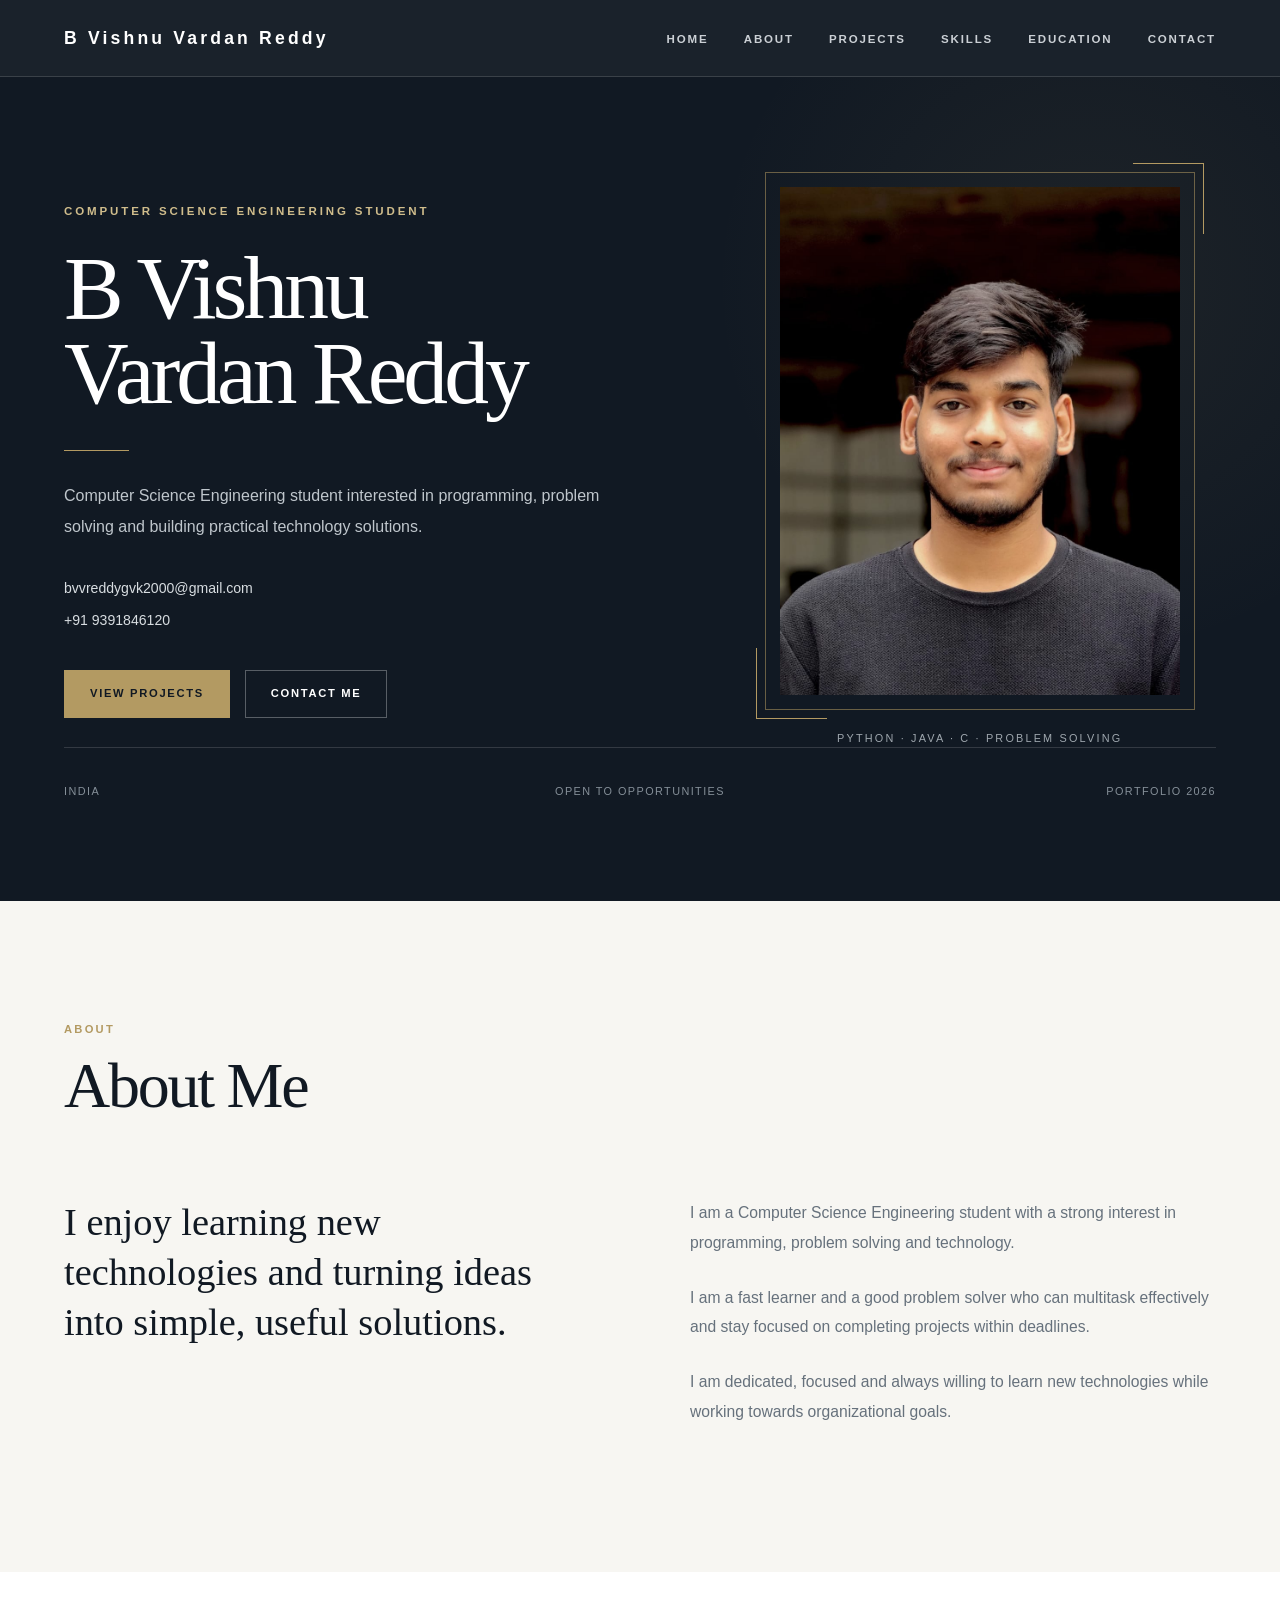
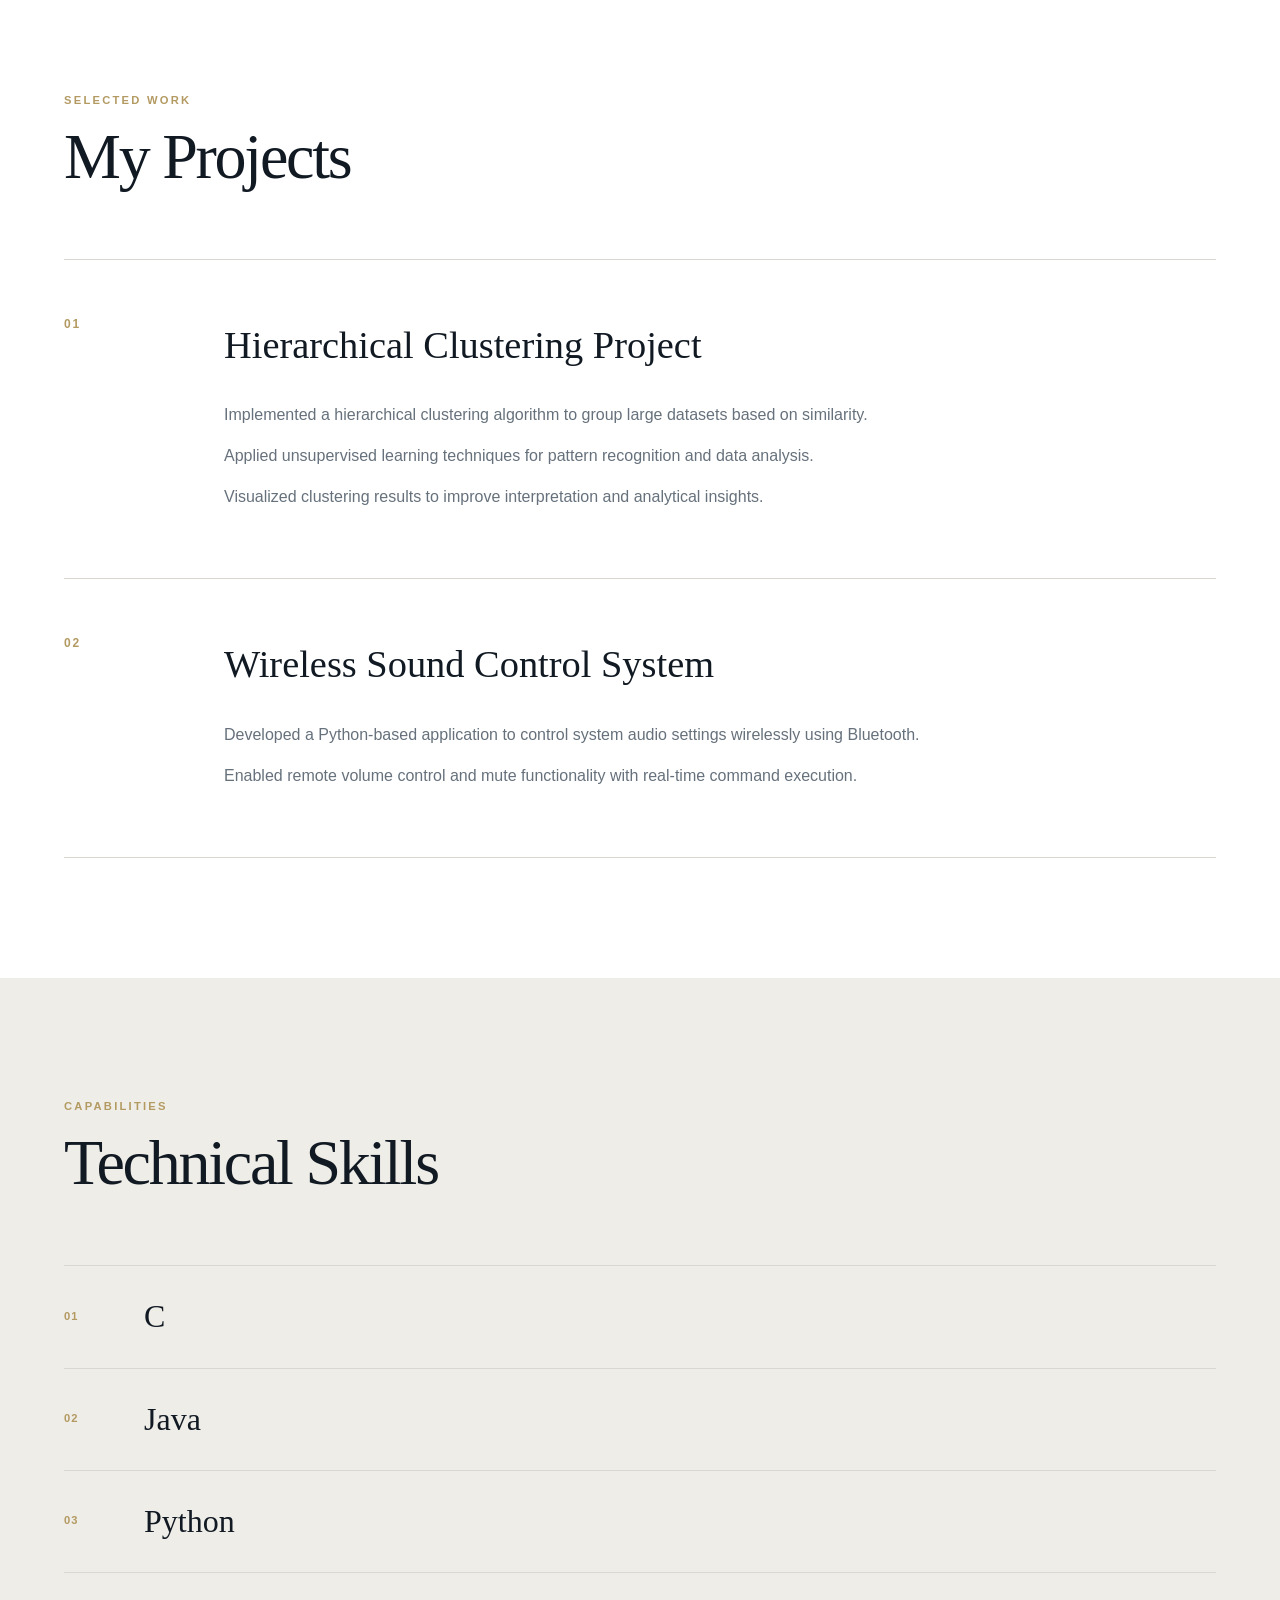
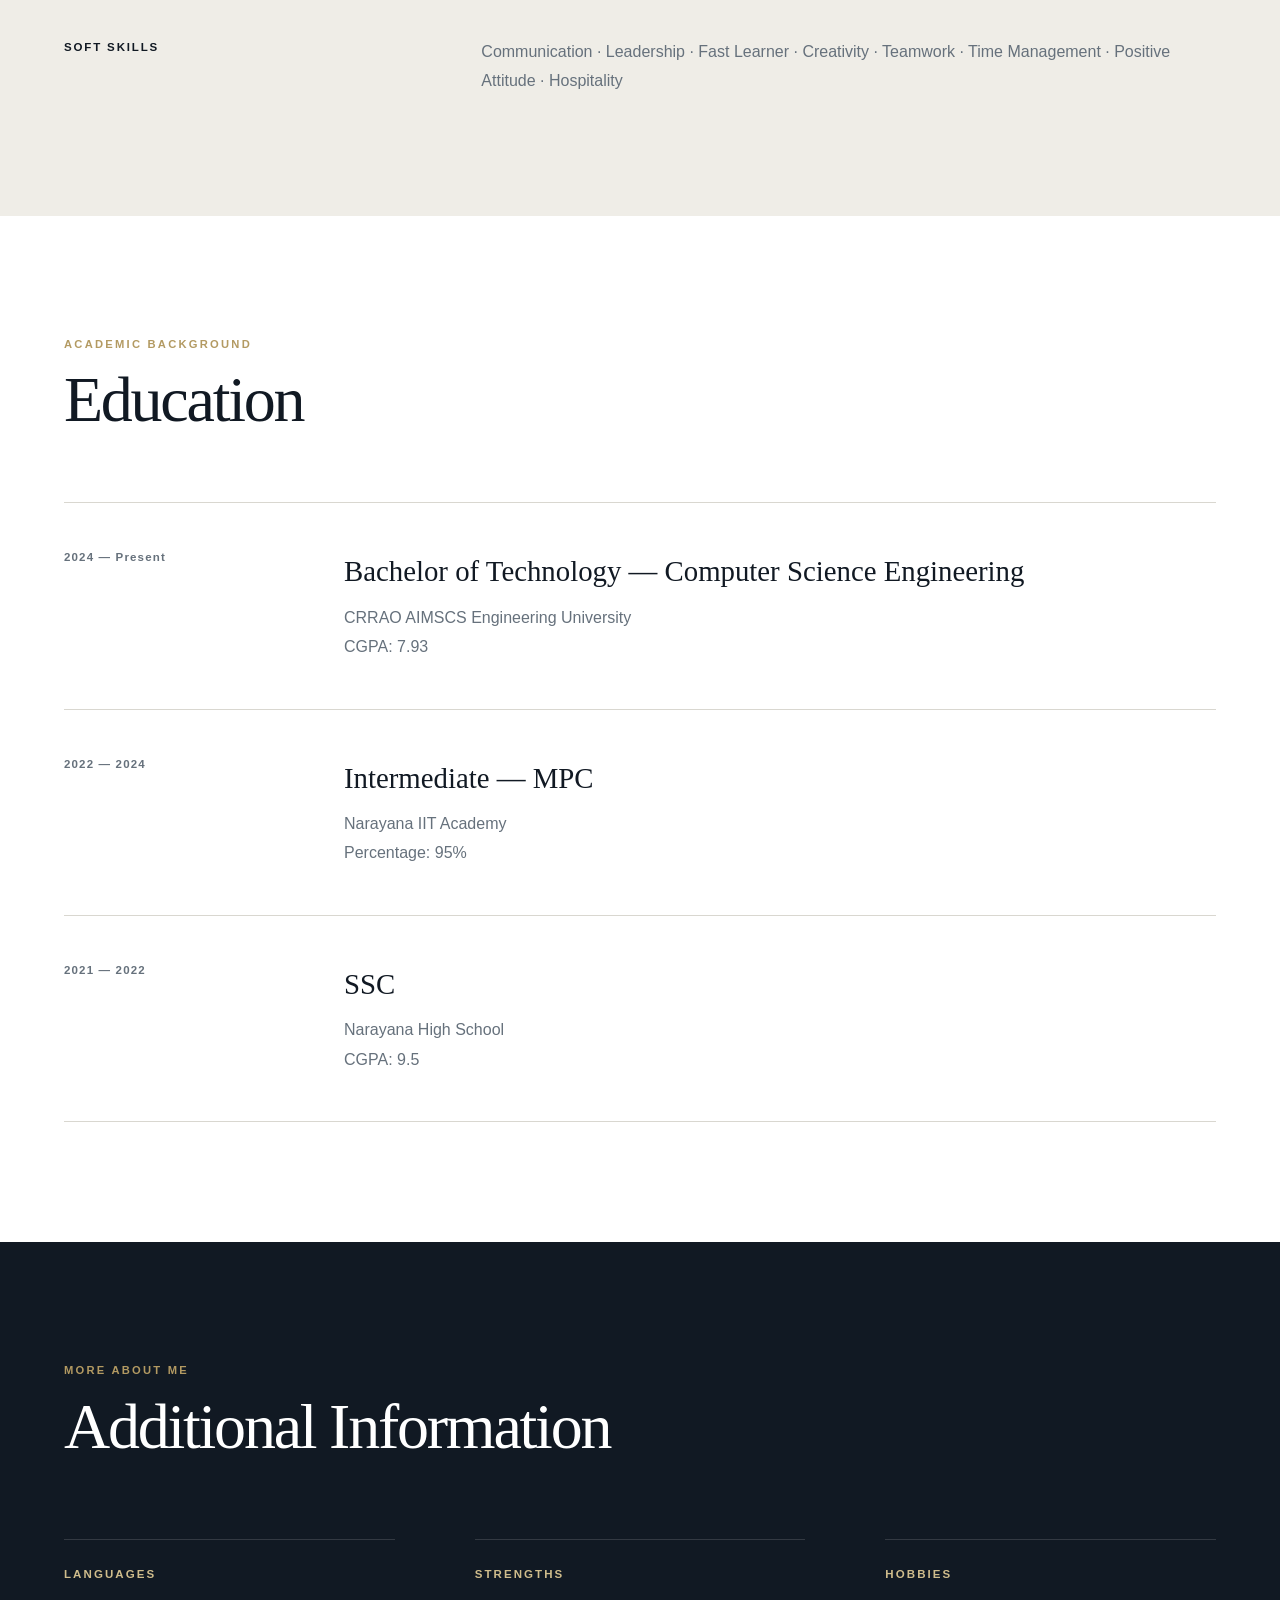
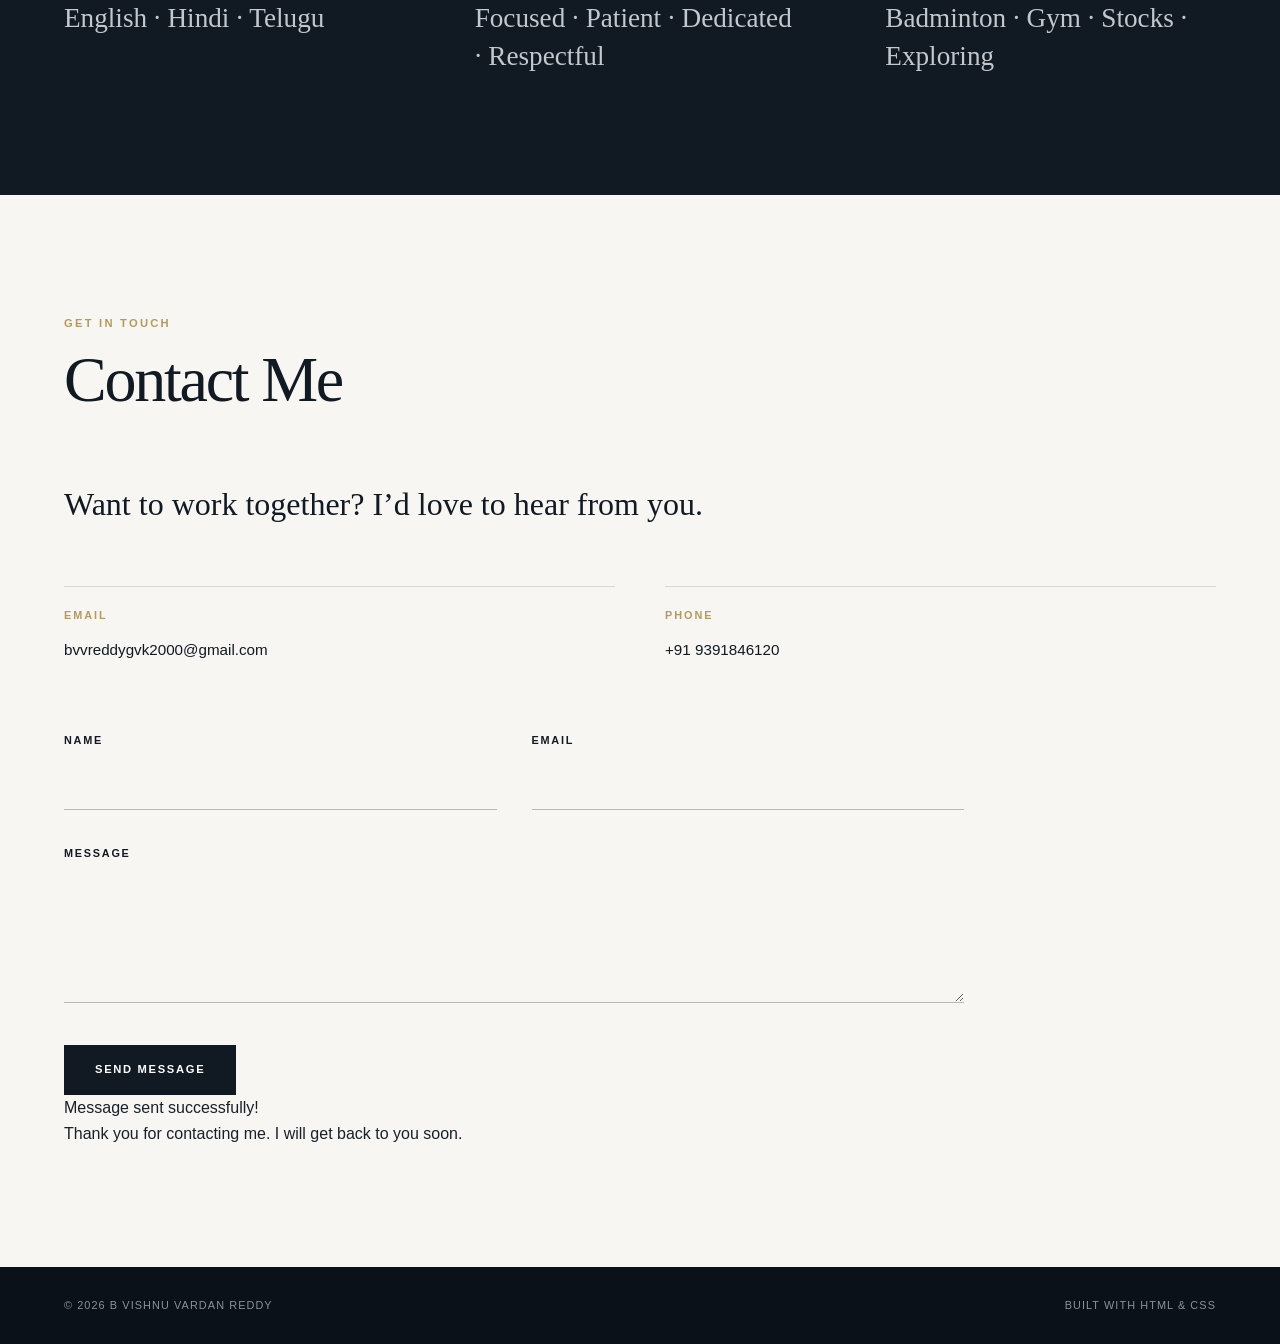
==== index.html @ 9235cd61 "initial Portfolio" ====
<!DOCTYPE html>
<html lang="en">
<head>
  <meta charset="UTF-8" />
  <meta name="viewport" content="width=device-width, initial-scale=1.0" />
  <link rel="stylesheet" href="styles.css" />
  <link rel="icon" type="image/png" href="./assets/vvr.jpg" />
  <title>Vishnu Vardan Reddy - Portfolio</title>
</head>
<body>
  <header class="site_header">
    <div class="wrapper_inner">
      <nav class="site_header_nav">
        <a class="nav_logo" href="#hero">B Vishnu Vardan Reddy</a>
        <ul>
          <li><a href="#hero">HOME</a></li>
          <li><a href="#about">ABOUT</a></li>
          <li><a href="#work">PROJECTS</a></li>
          <li><a href="#skills">SKILLS</a></li>
          <li><a href="#education">EDUCATION</a></li>
          <li><a href="#contact">CONTACT</a></li>
        </ul>
      </nav>
    </div>
  </header>

  <main>
    <section id="hero">
      <div class="wrapper_inner">
        <div class="hero_main">
          <div class="hero_content">
            <p class="hero_label">Computer Science Engineering Student</p>
            <h1>B Vishnu<br />Vardan Reddy</h1>
            <div class="hero_line"></div>
            <p class="hero_description">
              Computer Science Engineering student interested in programming,
              problem solving and building practical technology solutions.
            </p>
            <div class="hero_contact">
              <a href="mailto:bvvreddygvk2000@gmail.com">bvvreddygvk2000@gmail.com</a>
              <a href="tel:+919391846120">+91 9391846120</a>
            </div>
            <div class="hero_actions">
              <a class="primary_button" href="#work">VIEW PROJECTS</a>
              <a class="secondary_button" href="#contact">CONTACT ME</a>
            </div>
          </div>

          <div class="hero_image_wrapper">
            <div class="hero_image_frame">
             <img src="./assets/vvr.jpeg" alt="Vishnu Vardan Reddy" class="hero_image" />
            </div>
            <p class="hero_image_caption">Python · Java · C · Problem Solving</p>
          </div>
        </div>

        <div class="hero_footer">
          <p>India</p>
          <p>Open to opportunities</p>
          <p>Portfolio 2026</p>
        </div>
      </div>
    </section>

    <section id="about">
      <div class="wrapper_inner">
        <div class="section_heading">
          <p class="section_label">About</p>
          <h2>About Me</h2>
        </div>

        <div class="about_content">
          <p class="about_large_text">
            I enjoy learning new technologies and turning ideas into simple,
            useful solutions.
          </p>
          <div class="about_details">
            <p>
              I am a Computer Science Engineering student with a strong interest
              in programming, problem solving and technology.
            </p>
            <p>
              I am a fast learner and a good problem solver who can multitask
              effectively and stay focused on completing projects within deadlines.
            </p>
            <p>
              I am dedicated, focused and always willing to learn new technologies
              while working towards organizational goals.
            </p>
          </div>
        </div>
      </div>
    </section>

    <section id="work">
      <div class="wrapper_inner">
        <div class="section_heading">
          <p class="section_label">Selected Work</p>
          <h2>My Projects</h2>
        </div>

        <article class="project">
          <span class="project_number">01</span>
          <div class="project_content">
            <h3>Hierarchical Clustering Project</h3>
            <p>Implemented a hierarchical clustering algorithm to group large datasets based on similarity.</p>
            <p>Applied unsupervised learning techniques for pattern recognition and data analysis.</p>
            <p>Visualized clustering results to improve interpretation and analytical insights.</p>
          </div>
        </article>

        <article class="project">
          <span class="project_number">02</span>
          <div class="project_content">
            <h3>Wireless Sound Control System</h3>
            <p>Developed a Python-based application to control system audio settings wirelessly using Bluetooth.</p>
            <p>Enabled remote volume control and mute functionality with real-time command execution.</p>
          </div>
        </article>
      </div>
    </section>

    <section id="skills">
      <div class="wrapper_inner">
        <div class="section_heading">
          <p class="section_label">Capabilities</p>
          <h2>Technical Skills</h2>
        </div>

        <div class="skills_list">
          <div class="skill_item"><span>01</span><h3>C</h3></div>
          <div class="skill_item"><span>02</span><h3>Java</h3></div>
          <div class="skill_item"><span>03</span><h3>Python</h3></div>
        </div>

        <div class="soft_skills">
          <h3>Soft Skills</h3>
          <p>Communication · Leadership · Fast Learner · Creativity · Teamwork · Time Management · Positive Attitude · Hospitality</p>
        </div>
      </div>
    </section>

    <section id="education">
      <div class="wrapper_inner">
        <div class="section_heading">
          <p class="section_label">Academic Background</p>
          <h2>Education</h2>
        </div>

        <div class="education_list">
          <div class="education_item">
            <p class="education_year">2024 — Present</p>
            <div>
              <h3>Bachelor of Technology — Computer Science Engineering</h3>
              <p>CRRAO AIMSCS Engineering University</p>
              <p>CGPA: 7.93</p>
            </div>
          </div>

          <div class="education_item">
            <p class="education_year">2022 — 2024</p>
            <div>
              <h3>Intermediate — MPC</h3>
              <p>Narayana IIT Academy</p>
              <p>Percentage: 95%</p>
            </div>
          </div>

          <div class="education_item">
            <p class="education_year">2021 — 2022</p>
            <div>
              <h3>SSC</h3>
              <p>Narayana High School</p>
              <p>CGPA: 9.5</p>
            </div>
          </div>
        </div>
      </div>
    </section>

    <section id="additional">
      <div class="wrapper_inner">
        <div class="section_heading">
          <p class="section_label">More About Me</p>
          <h2>Additional Information</h2>
        </div>

        <div class="additional_grid">
          <div><h3>Languages</h3><p>English · Hindi · Telugu</p></div>
          <div><h3>Strengths</h3><p>Focused · Patient · Dedicated · Respectful</p></div>
          <div><h3>Hobbies</h3><p>Badminton · Gym · Stocks · Exploring</p></div>
        </div>
      </div>
    </section>

    <section id="contact">
      <div class="wrapper_inner">
        <div class="section_heading">
          <p class="section_label">Get In Touch</p>
          <h2>Contact Me</h2>
        </div>

        <div class="contact_intro">
          <p>Want to work together? I’d love to hear from you.</p>
        </div>

        <div class="contact_details">
          <div><span>EMAIL</span><a href="mailto:bvvreddygvk2000@gmail.com">bvvreddygvk2000@gmail.com</a></div>
          <div><span>PHONE</span><a href="tel:+919391846120">+91 9391846120</a></div>
        </div>

        <form name="submit-to-google-sheet" action="" method="post" class="contact_form">
          <div class="form_row">
            <div class="form_group">
              <label for="name">NAME</label>
              <input type="text" id="name" name="Name" required />
            </div>
            <div class="form_group">
              <label for="email">EMAIL</label>
              <input type="email" id="email" name="Email" required />
            </div>
          </div>
          <div class="form_group">
            <label for="message">MESSAGE</label>
            <textarea id="message" name="Message" required></textarea>
          </div>
          <button type="submit">SEND MESSAGE</button>
        </form>
        <span id="msg"> Message sent successfully!<br> Thank you for contacting me. I will get back to you soon.
        </span>
      </div>
    </section>
  </main>

  <footer id="footer">
    <div class="wrapper_inner footer_content">
      <p>&copy; 2026 B Vishnu Vardan Reddy</p>
      <p>Built with HTML &amp; CSS</p>
    </div>
  </footer>

 <script>
  const msg = document.getElementById("msg");

  if (msg) {
    setTimeout(() => {
      msg.style.display = "none";
    }, 4000);
  }
</script>

<script>
  document.querySelector(".contact_form").addEventListener("submit", function () {
    setTimeout(() => {
      this.reset();
    }, 100);
  });
</script>

<script>
	const scriptURL = 'https://script.google.com/macros/s/AKfycbw7ENQAwsjmMSrKpnkZxVqAinzngu4JakkB6xQEIoAN0RpX1w5Qx7g0_Q0Jj1EO29KTmA/exec'
	const form = document.forms['submit-to-google-sheet']

	form.addEventListener('submit', e => {
		e.preventDefault()
		fetch(scriptURL, { method: 'POST', body: new FormData(form) })
			.then(response => response.json())
			.then(response => console.log('Success!', response))
			.catch(error => console.error('Error!', error.message))
	})
</script>
</body>
</html>
---- styles.css ----
/* =========================================================
   GLOBAL RESET
   ========================================================= */

* {
  margin: 0;
  padding: 0;
  box-sizing: border-box;
}

html {
  scroll-behavior: smooth;
}

body {
  font-family: "Inter", "Helvetica Neue", Arial, sans-serif;
  background: #f7f6f2;
  color: #18202a;
  line-height: 1.6;
  font-weight: 400;
}

img {
  max-width: 100%;
  display: block;
}

a {
  color: inherit;
  text-decoration: none;
}

ul {
  list-style: none;
}

button,
input,
textarea {
  font: inherit;
}


/* =========================================================
   VARIABLES
   ========================================================= */

:root {
  --navy: #111923;
  --navy-light: #18232f;
  --charcoal: #252c33;

  --white: #ffffff;
  --off-white: #f7f6f2;
  --cream: #efede7;

  --text: #1b232c;
  --text-light: #66717c;
  --text-dark: #d9dde1;

  --gold: #b39a62;
  --gold-light: #d0bd8c;

  --border: #d9d7d0;
  --border-dark: rgba(255, 255, 255, 0.14);

  --max-width: 1200px;
}


/* =========================================================
   COMMON WRAPPER
   ========================================================= */

.wrapper_inner {
  width: min(90%, var(--max-width));
  margin-inline: auto;
}


/* =========================================================
   HEADER
   ========================================================= */

.site_header {
  position: sticky;
  top: 0;
  z-index: 1000;

  background: rgba(17, 25, 35, 0.96);
  backdrop-filter: blur(12px);

  border-bottom: 1px solid var(--border-dark);
}

.site_header_nav {
  min-height: 76px;

  display: flex;
  align-items: center;
  justify-content: space-between;
}

.nav_logo {
  color: var(--white);

  font-size: 1.1rem;
  font-weight: 700;
  letter-spacing: 0.18em;

  transition: color 0.3s ease;
}

.nav_logo:hover {
  color: var(--gold-light);
}

.site_header_nav ul {
  display: flex;
  align-items: center;
  gap: 2.2rem;
}

.site_header_nav li a {
  position: relative;

  color: #cbd0d5;

  font-size: 0.72rem;
  font-weight: 600;

  letter-spacing: 0.16em;

  transition:
    color 0.3s ease;
}

.site_header_nav li a::after {
  content: "";

  position: absolute;
  left: 0;
  bottom: -8px;

  width: 0;
  height: 1px;

  background: var(--gold);

  transition: width 0.3s ease;
}

.site_header_nav li a:hover {
  color: var(--white);
}

.site_header_nav li a:hover::after {
  width: 100%;
}


/* =========================================================
   HERO / MAIN SCREEN
   ========================================================= */

#hero {
  min-height: calc(100vh - 76px);

  display: flex;
  align-items: center;

  background:
    radial-gradient(
      circle at 85% 25%,
      rgba(179, 154, 98, 0.08),
      transparent 30%
    ),
    var(--navy);

  color: var(--white);

  padding: 20px 0 25px;
}

.hero_main {
  /* min-height: 650px; */
min-height: 10px;
  display: grid;
  grid-template-columns: 1.15fr 0.85fr;

  align-items: center;

  gap: 40px;
}


/* =========================================================
   HERO LEFT CONTENT
   ========================================================= */

.hero_content {
  max-width: 650px;
}

.hero_label {
  margin-bottom: 25px;

  color: var(--gold-light);

  font-size: 0.72rem;
  font-weight: 600;

  letter-spacing: 0.25em;
  text-transform: uppercase;
}

.hero_content h1 {
  font-family: Georgia, "Times New Roman", serif;

  font-size: clamp(3.5rem, 7vw, 6.8rem);

  line-height: 0.95;
  font-weight: 400;

  letter-spacing: -0.045em;

  margin-bottom: 35px;
}

.hero_line {
  width: 65px;
  height: 1px;

  background: var(--gold);

  margin-bottom: 30px;
}

.hero_description {
  max-width: 580px;

  color: #bfc6cc;

  font-size: 1rem;
  line-height: 1.9;

  margin-bottom: 35px;
}

.hero_contact {
  display: flex;
  flex-direction: column;

  gap: 8px;

  margin-bottom: 38px;
}

.hero_contact a {
  width: fit-content;

  color: #d8dde1;

  font-size: 0.88rem;

  border-bottom: 1px solid transparent;

  transition:
    color 0.3s ease,
    border-color 0.3s ease;
}

.hero_contact a:hover {
  color: var(--gold-light);

  border-color: var(--gold-light);
}


/* =========================================================
   HERO BUTTONS
   ========================================================= */

.hero_actions {
  display: flex;
  align-items: center;

  gap: 15px;
}

.primary_button,
.secondary_button {
  display: inline-flex;

  align-items: center;
  justify-content: center;

  min-height: 48px;

  padding: 0 25px;

  font-size: 0.7rem;
  font-weight: 700;

  letter-spacing: 0.15em;

  transition:
    background 0.3s ease,
    color 0.3s ease,
    border-color 0.3s ease,
    transform 0.3s ease;
}

.primary_button {
  background: var(--gold);
  color: var(--navy);

  border: 1px solid var(--gold);
}

.primary_button:hover {
  background: var(--gold-light);

  transform: translateY(-2px);
}

.secondary_button {
  color: var(--white);

  border: 1px solid rgba(255, 255, 255, 0.3);
}

.secondary_button:hover {
  border-color: var(--gold-light);
  color: var(--gold-light);

  transform: translateY(-2px);
}


/* =========================================================
   HERO IMAGE
   ========================================================= */

.hero_image_wrapper {
  display: flex;
  flex-direction: column;

  align-items: center;
  justify-content: center;
}

.hero_image_frame {
  position: relative;

  width: min(100%, 430px);
  aspect-ratio: 4 / 5;

  padding: 14px;

  border: 1px solid rgba(179, 154, 98, 0.55);
}

.hero_image_frame::before {
  content: "";

  position: absolute;

  top: -10px;
  right: -10px;

  width: 70px;
  height: 70px;

  border-top: 1px solid var(--gold);
  border-right: 1px solid var(--gold);

  pointer-events: none;
}

.hero_image_frame::after {
  content: "";

  position: absolute;

  bottom: -10px;
  left: -10px;

  width: 70px;
  height: 70px;

  border-bottom: 1px solid var(--gold);
  border-left: 1px solid var(--gold);

  pointer-events: none;
}

.hero_image {
  width: 100%;
  height: 100%;

  object-fit: cover;

  filter: grayscale(10%);

  background: #303943;
}

.hero_image_caption {
  margin-top: 20px;

  color: #9fa7ae;

  font-size: 0.68rem;

  letter-spacing: 0.2em;
  text-transform: uppercase;
}


/* =========================================================
   HERO FOOTER
   ========================================================= */

.hero_footer {
  padding-top: 35px;

  border-top: 1px solid var(--border-dark);

  display: grid;
  grid-template-columns: 1fr 1fr 1fr;

  color: #858f98;

  font-size: 0.68rem;

  letter-spacing: 0.13em;
  text-transform: uppercase;
}

.hero_footer p:nth-child(2) {
  text-align: center;
}

.hero_footer p:nth-child(3) {
  text-align: right;
}


/* =========================================================
   GENERAL SECTION
   ========================================================= */

#about,
#work,
#skills,
#education,
#additional,
#contact {
  padding: 120px 0;
}

.section_heading {
  margin-bottom: 70px;
}

.section_label {
  margin-bottom: 15px;

  color: var(--gold);

  font-size: 0.7rem;
  font-weight: 700;

  letter-spacing: 0.2em;
  text-transform: uppercase;
}

.section_heading h2 {
  font-family: Georgia, "Times New Roman", serif;

  font-size: clamp(2.7rem, 5vw, 4.5rem);

  font-weight: 400;

  line-height: 1;

  letter-spacing: -0.035em;

  color: var(--navy);
}


/* =========================================================
   ABOUT
   ========================================================= */

#about {
  background: var(--off-white);
}

.about_content {
  display: grid;

  grid-template-columns: 1fr 1fr;

  gap: 100px;

  padding-top: 10px;
}

.about_large_text {
  max-width: 520px;

  font-family: Georgia, "Times New Roman", serif;

  font-size: clamp(1.8rem, 3vw, 2.7rem);

  line-height: 1.3;

  color: var(--navy);
}

.about_details {
  max-width: 520px;
}

.about_details p {
  color: var(--text-light);

  font-size: 0.98rem;

  line-height: 1.9;

  margin-bottom: 25px;
}


/* =========================================================
   PROJECTS
   ========================================================= */

#work {
  background: var(--white);
}

.project {
  display: grid;

  grid-template-columns: 120px 1fr;

  gap: 40px;

  padding: 55px 0;

  border-top: 1px solid var(--border);

  transition: padding-left 0.3s ease;
}

.project:last-child {
  border-bottom: 1px solid var(--border);
}

.project:hover {
  padding-left: 12px;
}

.project_number {
  color: var(--gold);

  font-size: 0.75rem;
  font-weight: 700;

  letter-spacing: 0.15em;
}

.project_content {
  max-width: 800px;
}

.project_content h3 {
  font-family: Georgia, "Times New Roman", serif;

  color: var(--navy);

  font-size: clamp(1.7rem, 3vw, 2.5rem);

  font-weight: 400;

  margin-bottom: 25px;
}

.project_content p {
  color: var(--text-light);

  max-width: 700px;

  line-height: 1.8;

  margin-bottom: 12px;
}


/* =========================================================
   SKILLS
   ========================================================= */

#skills {
  background: var(--cream);
}

.skills_list {
  border-top: 1px solid var(--border);
}

.skill_item {
  display: grid;

  grid-template-columns: 80px 1fr;

  align-items: center;

  padding: 25px 0;

  border-bottom: 1px solid var(--border);

  transition:
    padding-left 0.3s ease,
    background 0.3s ease;
}

.skill_item:hover {
  padding-left: 12px;
}

.skill_item span {
  color: var(--gold);

  font-size: 0.7rem;
  font-weight: 700;

  letter-spacing: 0.1em;
}

.skill_item h3 {
  font-family: Georgia, "Times New Roman", serif;

  font-size: 2rem;

  font-weight: 400;

  color: var(--navy);
}

.soft_skills {
  margin-top: 65px;

  display: grid;

  grid-template-columns: 1fr 2fr;

  gap: 50px;
}

.soft_skills h3 {
  color: var(--navy);

  font-size: 0.72rem;

  letter-spacing: 0.16em;

  text-transform: uppercase;
}

.soft_skills p {
  color: var(--text-light);

  line-height: 1.8;
}


/* =========================================================
   EDUCATION
   ========================================================= */

#education {
  background: var(--white);
}

.education_list {
  border-top: 1px solid var(--border);
}

.education_item {
  display: grid;

  grid-template-columns: 220px 1fr;

  gap: 60px;

  padding: 45px 0;

  border-bottom: 1px solid var(--border);
}

.education_year {
  color: var(--gold);

  font-size: 0.72rem;
  font-weight: 700;

  letter-spacing: 0.1em;
}

.education_item h3 {
  font-family: Georgia, "Times New Roman", serif;

  color: var(--navy);

  font-size: 1.8rem;

  font-weight: 400;

  margin-bottom: 10px;
}

.education_item p {
  color: var(--text-light);

  margin-bottom: 4px;
}


/* =========================================================
   ADDITIONAL INFORMATION
   ========================================================= */

#additional {
  background: var(--navy);

  color: var(--white);
}

#additional .section_heading h2 {
  color: var(--white);
}

.additional_grid {
  display: grid;

  grid-template-columns: 1fr 1fr;

  gap: 80px;

  padding-top: 10px;
}

.additional_grid > div {
  padding-top: 25px;

  border-top: 1px solid var(--border-dark);
}

.additional_grid h3 {
  margin-bottom: 15px;

  color: var(--gold-light);

  font-size: 0.72rem;

  letter-spacing: 0.18em;

  text-transform: uppercase;
}

.additional_grid p {
  color: #c2c8cd;

  font-family: Georgia, "Times New Roman", serif;

  font-size: 1.7rem;

  line-height: 1.4;
}


/* =========================================================
   CONTACT
   ========================================================= */

#contact {
  background: var(--off-white);
}

.contact_intro {
  max-width: 650px;

  margin-bottom: 60px;
}

.contact_intro p {
  font-family: Georgia, "Times New Roman", serif;

  color: var(--navy);

  font-size: 2rem;

  line-height: 1.4;
}

.contact_details {
  display: grid;

  grid-template-columns: 1fr 1fr;

  gap: 50px;

  margin-bottom: 70px;
}

.contact_details div {
  padding-top: 20px;

  border-top: 1px solid var(--border);
}

.contact_details span {
  display: block;

  margin-bottom: 12px;

  color: var(--gold);

  font-size: 0.68rem;

  font-weight: 700;

  letter-spacing: 0.18em;
}

.contact_details a {
  color: var(--navy);

  font-size: 0.95rem;

  transition: color 0.3s ease;
}

.contact_details a:hover {
  color: var(--gold);
}


/* =========================================================
   CONTACT FORM
   ========================================================= */

.contact_form {
  max-width: 900px;
}

.form_row {
  display: grid;

  grid-template-columns: 1fr 1fr;

  gap: 35px;
}

.form_group {
  margin-bottom: 35px;
}

.form_group label {
  display: block;

  margin-bottom: 10px;

  color: var(--navy);

  font-size: 0.68rem;

  font-weight: 700;

  letter-spacing: 0.16em;
}

.form_group input,
.form_group textarea {
  width: 100%;

  border: none;

  border-bottom: 1px solid #bbb9b2;

  background: transparent;

  padding: 12px 0;

  outline: none;

  color: var(--navy);

  transition: border-color 0.3s ease;
}

.form_group input:focus,
.form_group textarea:focus {
  border-color: var(--gold);
}

.form_group textarea {
  min-height: 130px;

  resize: vertical;
}

.contact_form button {
  min-height: 50px;

  padding: 0 30px;

  border: 1px solid var(--navy);

  background: var(--navy);

  color: var(--white);

  cursor: pointer;

  font-size: 0.7rem;

  font-weight: 700;

  letter-spacing: 0.15em;

  transition:
    background 0.3s ease,
    color 0.3s ease,
    border-color 0.3s ease;
}

.contact_form button:hover {
  background: var(--gold);

  border-color: var(--gold);

  color: var(--navy);
}


/* =========================================================
   FOOTER
   ========================================================= */

#footer {
  background: #0b1118;

  color: #89929a;

  padding: 30px 0;
}

.footer_content {
  display: flex;

  align-items: center;
  justify-content: space-between;

  font-size: 0.68rem;

  letter-spacing: 0.1em;

  text-transform: uppercase;
}


/* =========================================================
   RESPONSIVE — TABLET
   ========================================================= */

@media (max-width: 900px) {

  .site_header_nav ul {
    gap: 1.2rem;
  }

  .hero_main {
    grid-template-columns: 1fr;

    gap: 70px;

    padding-bottom: 50px;
  }

  .hero_content {
    max-width: 700px;
  }

  .hero_image_wrapper {
    max-width: 430px;

    margin-inline: auto;
  }

  .hero_footer {
    grid-template-columns: 1fr;

    gap: 12px;
  }

  .hero_footer p,
  .hero_footer p:nth-child(2),
  .hero_footer p:nth-child(3) {
    text-align: left;
  }

  .about_content {
    grid-template-columns: 1fr;

    gap: 50px;
  }

  .soft_skills {
    grid-template-columns: 1fr;

    gap: 20px;
  }

  .education_item {
    grid-template-columns: 160px 1fr;

    gap: 30px;
  }
}


/* =========================================================
   RESPONSIVE — MOBILE
   ========================================================= */

@media (max-width: 650px) {

  .wrapper_inner {
    width: min(90%, 560px);
  }

  .site_header_nav {
    min-height: 68px;
  }

  .site_header_nav ul {
    display: none;
  }

  #hero {
    padding: 65px 0 35px;
  }

  .hero_main {
    min-height: auto;

    gap: 55px;
  }

  .hero_content h1 {
    font-size: clamp(3rem, 15vw, 4.5rem);
  }

  .hero_description {
    font-size: 0.92rem;
  }

  .hero_actions {
    flex-direction: column;

    align-items: stretch;
  }

  .primary_button,
  .secondary_button {
    width: 100%;
  }

  .hero_image_frame {
    width: 90%;
  }

  #about,
  #work,
  #skills,
  #education,
  #additional,
  #contact {
    padding: 80px 0;
  }

  .section_heading {
    margin-bottom: 50px;
  }

  .section_heading h2 {
    font-size: 2.8rem;
  }

  .project {
    grid-template-columns: 1fr;

    gap: 15px;

    padding: 40px 0;
  }

  .project:hover {
    padding-left: 0;
  }

  .project_content h3 {
    font-size: 1.8rem;
  }

  .skill_item {
    grid-template-columns: 55px 1fr;
  }

  .skill_item h3 {
    font-size: 1.7rem;
  }

  .education_item {
    grid-template-columns: 1fr;

    gap: 12px;

    padding: 35px 0;
  }

  .additional_grid {
    grid-template-columns: 1fr;

    gap: 40px;
  }

  .additional_grid p {
    font-size: 1.4rem;
  }

  .contact_intro p {
    font-size: 1.6rem;
  }

  .contact_details {
    grid-template-columns: 1fr;

    gap: 30px;

    margin-bottom: 50px;
  }

  .form_row {
    grid-template-columns: 1fr;

    gap: 0;
  }

  .footer_content {
    flex-direction: column;

    align-items: flex-start;

    gap: 10px;
  }
}


/* =========================================================
   SUBTLE PAGE ANIMATION
   ========================================================= */

@keyframes fadeUp {

  from {
    opacity: 0;
    transform: translateY(15px);
  }

  to {
    opacity: 1;
    transform: translateY(0);
  }

}

.hero_content {
  animation: fadeUp 0.8s ease forwards;
}

.hero_image_wrapper {
  animation: fadeUp 0.9s ease 0.15s both;
}



/* Small alignment refinements */
.nav_logo { display: inline-block; }
.additional_grid { grid-template-columns: repeat(3, 1fr); }
@media (max-width: 900px) { .additional_grid { grid-template-columns: 1fr 1fr; } }
@media (max-width: 650px) { .additional_grid { grid-template-columns: 1fr; } }
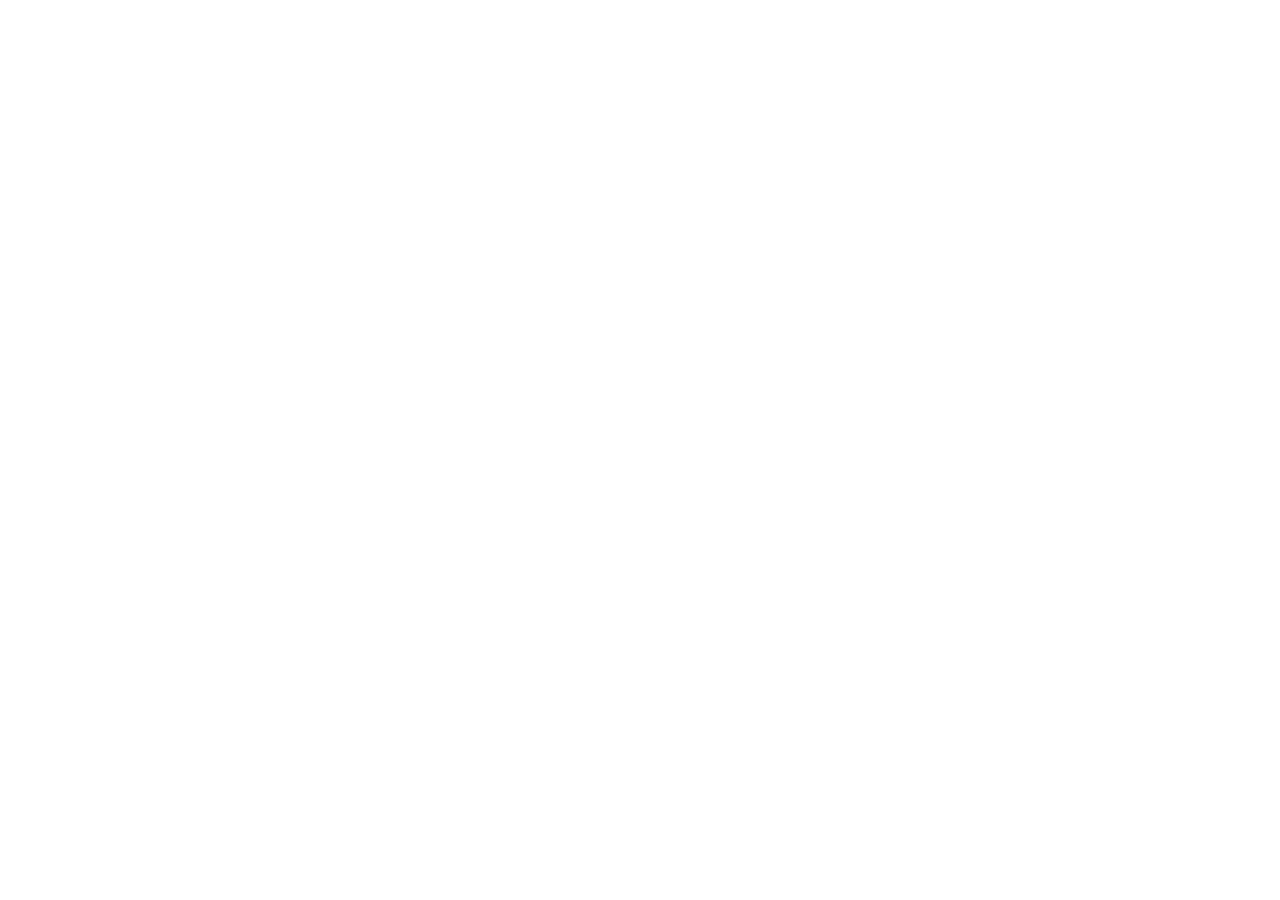
==== commit cfc93cab: "Deploy Flutter web build" ====
--- a/index.html
+++ b/index.html
@@ -1,273 +1,46 @@
-<!DOCTYPE html>
-<html lang="en">
-<head>
-  <meta charset="UTF-8" />
-  <meta name="viewport" content="width=device-width, initial-scale=1.0" />
-  <link rel="stylesheet" href="styles.css" />
-  <link rel="icon" type="image/png" href="./assets/vvr.jpg" />
-  <title>Vishnu Vardan Reddy - Portfolio</title>
-</head>
-<body>
-  <header class="site_header">
-    <div class="wrapper_inner">
-      <nav class="site_header_nav">
-        <a class="nav_logo" href="#hero">B Vishnu Vardan Reddy</a>
-        <ul>
-          <li><a href="#hero">HOME</a></li>
-          <li><a href="#about">ABOUT</a></li>
-          <li><a href="#work">PROJECTS</a></li>
-          <li><a href="#skills">SKILLS</a></li>
-          <li><a href="#education">EDUCATION</a></li>
-          <li><a href="#contact">CONTACT</a></li>
-        </ul>
-      </nav>
-    </div>
-  </header>
-
-  <main>
-    <section id="hero">
-      <div class="wrapper_inner">
-        <div class="hero_main">
-          <div class="hero_content">
-            <p class="hero_label">Computer Science Engineering Student</p>
-            <h1>B Vishnu<br />Vardan Reddy</h1>
-            <div class="hero_line"></div>
-            <p class="hero_description">
-              Computer Science Engineering student interested in programming,
-              problem solving and building practical technology solutions.
-            </p>
-            <div class="hero_contact">
-              <a href="mailto:bvvreddygvk2000@gmail.com">bvvreddygvk2000@gmail.com</a>
-              <a href="tel:+919391846120">+91 9391846120</a>
-            </div>
-            <div class="hero_actions">
-              <a class="primary_button" href="#work">VIEW PROJECTS</a>
-              <a class="secondary_button" href="#contact">CONTACT ME</a>
-            </div>
-          </div>
-
-          <div class="hero_image_wrapper">
-            <div class="hero_image_frame">
-             <img src="./assets/vvr.jpeg" alt="Vishnu Vardan Reddy" class="hero_image" />
-            </div>
-            <p class="hero_image_caption">Python · Java · C · Problem Solving</p>
-          </div>
-        </div>
-
-        <div class="hero_footer">
-          <p>India</p>
-          <p>Open to opportunities</p>
-          <p>Portfolio 2026</p>
-        </div>
-      </div>
-    </section>
-
-    <section id="about">
-      <div class="wrapper_inner">
-        <div class="section_heading">
-          <p class="section_label">About</p>
-          <h2>About Me</h2>
-        </div>
-
-        <div class="about_content">
-          <p class="about_large_text">
-            I enjoy learning new technologies and turning ideas into simple,
-            useful solutions.
-          </p>
-          <div class="about_details">
-            <p>
-              I am a Computer Science Engineering student with a strong interest
-              in programming, problem solving and technology.
-            </p>
-            <p>
-              I am a fast learner and a good problem solver who can multitask
-              effectively and stay focused on completing projects within deadlines.
-            </p>
-            <p>
-              I am dedicated, focused and always willing to learn new technologies
-              while working towards organizational goals.
-            </p>
-          </div>
-        </div>
-      </div>
-    </section>
-
-    <section id="work">
-      <div class="wrapper_inner">
-        <div class="section_heading">
-          <p class="section_label">Selected Work</p>
-          <h2>My Projects</h2>
-        </div>
-
-        <article class="project">
-          <span class="project_number">01</span>
-          <div class="project_content">
-            <h3>Hierarchical Clustering Project</h3>
-            <p>Implemented a hierarchical clustering algorithm to group large datasets based on similarity.</p>
-            <p>Applied unsupervised learning techniques for pattern recognition and data analysis.</p>
-            <p>Visualized clustering results to improve interpretation and analytical insights.</p>
-          </div>
-        </article>
-
-        <article class="project">
-          <span class="project_number">02</span>
-          <div class="project_content">
-            <h3>Wireless Sound Control System</h3>
-            <p>Developed a Python-based application to control system audio settings wirelessly using Bluetooth.</p>
-            <p>Enabled remote volume control and mute functionality with real-time command execution.</p>
-          </div>
-        </article>
-      </div>
-    </section>
-
-    <section id="skills">
-      <div class="wrapper_inner">
-        <div class="section_heading">
-          <p class="section_label">Capabilities</p>
-          <h2>Technical Skills</h2>
-        </div>
-
-        <div class="skills_list">
-          <div class="skill_item"><span>01</span><h3>C</h3></div>
-          <div class="skill_item"><span>02</span><h3>Java</h3></div>
-          <div class="skill_item"><span>03</span><h3>Python</h3></div>
-        </div>
-
-        <div class="soft_skills">
-          <h3>Soft Skills</h3>
-          <p>Communication · Leadership · Fast Learner · Creativity · Teamwork · Time Management · Positive Attitude · Hospitality</p>
-        </div>
-      </div>
-    </section>
-
-    <section id="education">
-      <div class="wrapper_inner">
-        <div class="section_heading">
-          <p class="section_label">Academic Background</p>
-          <h2>Education</h2>
-        </div>
-
-        <div class="education_list">
-          <div class="education_item">
-            <p class="education_year">2024 — Present</p>
-            <div>
-              <h3>Bachelor of Technology — Computer Science Engineering</h3>
-              <p>CRRAO AIMSCS Engineering University</p>
-              <p>CGPA: 7.93</p>
-            </div>
-          </div>
-
-          <div class="education_item">
-            <p class="education_year">2022 — 2024</p>
-            <div>
-              <h3>Intermediate — MPC</h3>
-              <p>Narayana IIT Academy</p>
-              <p>Percentage: 95%</p>
-            </div>
-          </div>
-
-          <div class="education_item">
-            <p class="education_year">2021 — 2022</p>
-            <div>
-              <h3>SSC</h3>
-              <p>Narayana High School</p>
-              <p>CGPA: 9.5</p>
-            </div>
-          </div>
-        </div>
-      </div>
-    </section>
-
-    <section id="additional">
-      <div class="wrapper_inner">
-        <div class="section_heading">
-          <p class="section_label">More About Me</p>
-          <h2>Additional Information</h2>
-        </div>
-
-        <div class="additional_grid">
-          <div><h3>Languages</h3><p>English · Hindi · Telugu</p></div>
-          <div><h3>Strengths</h3><p>Focused · Patient · Dedicated · Respectful</p></div>
-          <div><h3>Hobbies</h3><p>Badminton · Gym · Stocks · Exploring</p></div>
-        </div>
-      </div>
-    </section>
-
-    <section id="contact">
-      <div class="wrapper_inner">
-        <div class="section_heading">
-          <p class="section_label">Get In Touch</p>
-          <h2>Contact Me</h2>
-        </div>
-
-        <div class="contact_intro">
-          <p>Want to work together? I’d love to hear from you.</p>
-        </div>
-
-        <div class="contact_details">
-          <div><span>EMAIL</span><a href="mailto:bvvreddygvk2000@gmail.com">bvvreddygvk2000@gmail.com</a></div>
-          <div><span>PHONE</span><a href="tel:+919391846120">+91 9391846120</a></div>
-        </div>
-
-        <form name="submit-to-google-sheet" action="" method="post" class="contact_form">
-          <div class="form_row">
-            <div class="form_group">
-              <label for="name">NAME</label>
-              <input type="text" id="name" name="Name" required />
-            </div>
-            <div class="form_group">
-              <label for="email">EMAIL</label>
-              <input type="email" id="email" name="Email" required />
-            </div>
-          </div>
-          <div class="form_group">
-            <label for="message">MESSAGE</label>
-            <textarea id="message" name="Message" required></textarea>
-          </div>
-          <button type="submit">SEND MESSAGE</button>
-        </form>
-        <span id="msg"> Message sent successfully!<br> Thank you for contacting me. I will get back to you soon.
-        </span>
-      </div>
-    </section>
-  </main>
-
-  <footer id="footer">
-    <div class="wrapper_inner footer_content">
-      <p>&copy; 2026 B Vishnu Vardan Reddy</p>
-      <p>Built with HTML &amp; CSS</p>
-    </div>
-  </footer>
-
- <script>
-  const msg = document.getElementById("msg");
-
-  if (msg) {
-    setTimeout(() => {
-      msg.style.display = "none";
-    }, 4000);
-  }
-</script>
-
-<script>
-  document.querySelector(".contact_form").addEventListener("submit", function () {
-    setTimeout(() => {
-      this.reset();
-    }, 100);
-  });
-</script>
-
-<script>
-	const scriptURL = 'https://script.google.com/macros/s/AKfycbw7ENQAwsjmMSrKpnkZxVqAinzngu4JakkB6xQEIoAN0RpX1w5Qx7g0_Q0Jj1EO29KTmA/exec'
-	const form = document.forms['submit-to-google-sheet']
-
-	form.addEventListener('submit', e => {
-		e.preventDefault()
-		fetch(scriptURL, { method: 'POST', body: new FormData(form) })
-			.then(response => response.json())
-			.then(response => console.log('Success!', response))
-			.catch(error => console.error('Error!', error.message))
-	})
-</script>
-</body>
-</html>
+<!DOCTYPE html>
+<html>
+<head>
+  <!--
+    If you are serving your web app in a path other than the root, change the
+    href value below to reflect the base path you are serving from.
+
+    The path provided below has to start and end with a slash "/" in order for
+    it to work correctly.
+
+    For more details:
+    * https://developer.mozilla.org/en-US/docs/Web/HTML/Element/base
+
+    This is a placeholder for base href that will be replaced by the value of
+    the `--base-href` argument provided to `flutter build`.
+  -->
+  <base href="/">
+
+  <meta charset="UTF-8">
+  <meta content="IE=Edge" http-equiv="X-UA-Compatible">
+  <meta name="description" content="A new Flutter project.">
+
+  <!-- iOS meta tags & icons -->
+  <meta name="mobile-web-app-capable" content="yes">
+  <meta name="apple-mobile-web-app-status-bar-style" content="black">
+  <meta name="apple-mobile-web-app-title" content="portfolio_flutter">
+  <link rel="apple-touch-icon" href="icons/Icon-192.png">
+
+  <!-- Favicon -->
+  <link rel="icon" type="image/png" href="favicon.png"/>
+
+  <title>portfolio_flutter</title>
+  <link rel="manifest" href="manifest.json">
+</head>
+<body>
+  <!--
+    You can customize the "flutter_bootstrap.js" script.
+    This is useful to provide a custom configuration to the Flutter loader
+    or to give the user feedback during the initialization process.
+
+    For more details:
+    * https://docs.flutter.dev/platform-integration/web/initialization
+  -->
+  <script src="flutter_bootstrap.js" async></script>
+</body>
+</html>
